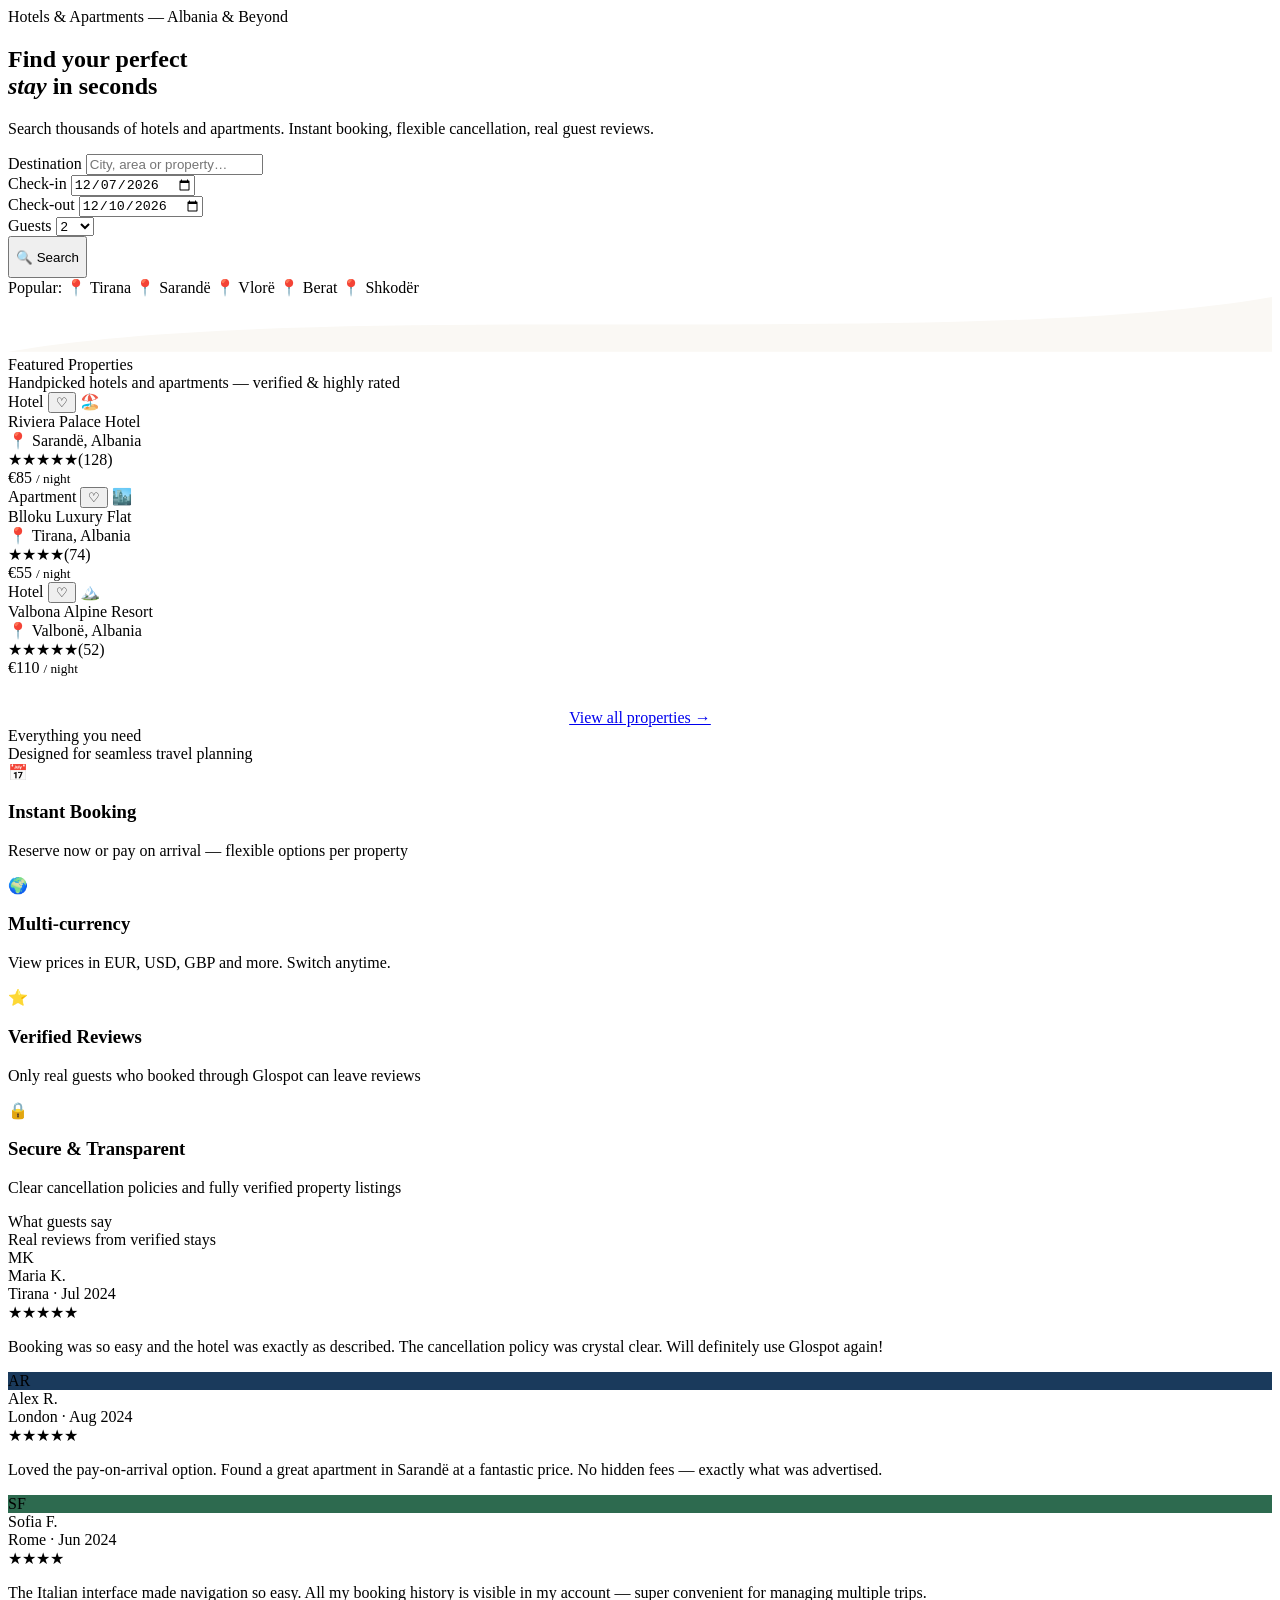
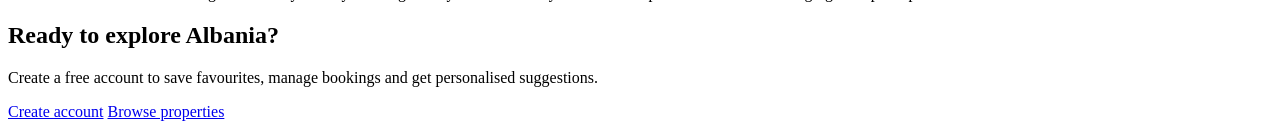
==== index.html @ 093ec352 "Add files via upload" ====
<!DOCTYPE html>
<html lang="en">
<head>
  <meta charset="UTF-8" />
  <meta name="viewport" content="width=device-width, initial-scale=1.0" />
  <title>Glospot — Find Your Perfect Stay</title>
  <link rel="stylesheet" href="css/style.css" />
  <link rel="preconnect" href="https://fonts.googleapis.com" />
  <link rel="preconnect" href="https://fonts.gstatic.com" crossorigin />
  <link rel="stylesheet" href="https://fonts.googleapis.com/css2?family=Playfair+Display:ital,wght@0,400;0,600;1,400&family=DM+Sans:wght@300;400;500&display=swap" />
</head>
<body data-page="Home">

  <div id="nav-placeholder"></div>

  <!-- ── Hero ── -->
  <section class="hero">
    <div class="hero-inner">
      <div class="hero-tag">Hotels &amp; Apartments — Albania &amp; Beyond</div>
      <h1>Find your perfect<br><em>stay</em> in seconds</h1>
      <p class="hero-sub">Search thousands of hotels and apartments. Instant booking, flexible cancellation, real guest reviews.</p>

      <div class="search-card">
        <div class="search-grid">
          <div class="form-group">
            <label>Destination</label>
            <input class="form-control" type="text" id="dest" placeholder="City, area or property…" autocomplete="off" />
          </div>
          <div class="form-group">
            <label>Check-in</label>
            <input class="form-control" type="date" id="checkin" />
          </div>
          <div class="form-group">
            <label>Check-out</label>
            <input class="form-control" type="date" id="checkout" />
          </div>
          <div class="form-group">
            <label>Guests</label>
            <select class="form-control" id="guests">
              <option>1</option><option selected>2</option><option>3</option><option>4+</option>
            </select>
          </div>
          <button class="btn btn-gold" onclick="doSearch()" style="align-self:end;height:42px;">🔍 Search</button>
        </div>
        <div class="sug-row">
          <span class="sug-label">Popular:</span>
          <span class="sug-chip" onclick="setSug('Tirana')">📍 Tirana</span>
          <span class="sug-chip" onclick="setSug('Sarandë')">📍 Sarandë</span>
          <span class="sug-chip" onclick="setSug('Vlorë')">📍 Vlorë</span>
          <span class="sug-chip" onclick="setSug('Berat')">📍 Berat</span>
          <span class="sug-chip" onclick="setSug('Shkodër')">📍 Shkodër</span>
        </div>
      </div>

      <svg class="hero-wave" viewBox="0 0 1200 52" preserveAspectRatio="none" xmlns="http://www.w3.org/2000/svg">
        <path d="M0,52 C300,0 900,52 1200,0 L1200,52 Z" fill="#FAF8F4"/>
      </svg>
    </div>
  </section>

  <!-- ── Featured Properties ── -->
  <section class="section">
    <div class="container">
      <div class="sec-title">Featured Properties</div>
      <div class="sec-sub">Handpicked hotels and apartments — verified &amp; highly rated</div>
      <div class="props-grid">

        <div class="prop-card" onclick="navigate('pages/properties.html')">
          <div class="prop-thumb thumb-beach">
            <span class="prop-type badge badge-navy">Hotel</span>
            <button class="fav-btn" data-fav="p1" onclick="event.stopPropagation();toggleFavourite('p1','Riviera Palace Hotel')">♡</button>
            🏖️
          </div>
          <div class="prop-body">
            <div class="prop-name">Riviera Palace Hotel</div>
            <div class="prop-loc">📍 Sarandë, Albania</div>
            <div class="prop-foot">
              <div><span class="stars">★★★★★</span><span class="rating-count">(128)</span></div>
              <div class="prop-price"><span data-price="85">€85</span> <small>/ night</small></div>
            </div>
          </div>
        </div>

        <div class="prop-card" onclick="navigate('pages/properties.html')">
          <div class="prop-thumb thumb-city">
            <span class="prop-type badge badge-navy">Apartment</span>
            <button class="fav-btn" data-fav="p2" onclick="event.stopPropagation();toggleFavourite('p2','Blloku Luxury Flat')">♡</button>
            🏙️
          </div>
          <div class="prop-body">
            <div class="prop-name">Blloku Luxury Flat</div>
            <div class="prop-loc">📍 Tirana, Albania</div>
            <div class="prop-foot">
              <div><span class="stars">★★★★</span><span class="rating-count">(74)</span></div>
              <div class="prop-price"><span data-price="55">€55</span> <small>/ night</small></div>
            </div>
          </div>
        </div>

        <div class="prop-card" onclick="navigate('pages/properties.html')">
          <div class="prop-thumb thumb-mountain">
            <span class="prop-type badge badge-navy">Hotel</span>
            <button class="fav-btn" data-fav="p3" onclick="event.stopPropagation();toggleFavourite('p3','Valbona Alpine Resort')">♡</button>
            🏔️
          </div>
          <div class="prop-body">
            <div class="prop-name">Valbona Alpine Resort</div>
            <div class="prop-loc">📍 Valbonë, Albania</div>
            <div class="prop-foot">
              <div><span class="stars">★★★★★</span><span class="rating-count">(52)</span></div>
              <div class="prop-price"><span data-price="110">€110</span> <small>/ night</small></div>
            </div>
          </div>
        </div>

      </div>
      <div style="text-align:center;margin-top:32px;">
        <a href="pages/properties.html" class="btn btn-outline">View all properties →</a>
      </div>
    </div>
  </section>

  <!-- ── Features ── -->
  <section class="features-strip">
    <div class="container">
      <div class="strip-title">Everything you need</div>
      <div class="strip-sub">Designed for seamless travel planning</div>
      <div class="feat-grid">
        <div class="feat-box"><div class="feat-icon">📅</div><h3>Instant Booking</h3><p>Reserve now or pay on arrival — flexible options per property</p></div>
        <div class="feat-box"><div class="feat-icon">🌍</div><h3>Multi-currency</h3><p>View prices in EUR, USD, GBP and more. Switch anytime.</p></div>
        <div class="feat-box"><div class="feat-icon">⭐</div><h3>Verified Reviews</h3><p>Only real guests who booked through Glospot can leave reviews</p></div>
        <div class="feat-box"><div class="feat-icon">🔒</div><h3>Secure &amp; Transparent</h3><p>Clear cancellation policies and fully verified property listings</p></div>
      </div>
    </div>
  </section>

  <!-- ── Reviews ── -->
  <section class="section" style="background:var(--white);">
    <div class="container">
      <div class="sec-title">What guests say</div>
      <div class="sec-sub">Real reviews from verified stays</div>
      <div class="rev-grid">
        <div class="rev-card">
          <div class="rev-head">
            <div class="rev-avatar" style="background:var(--navy)">MK</div>
            <div><div class="rev-name">Maria K.</div><div class="rev-meta">Tirana · Jul 2024</div></div>
          </div>
          <span class="stars">★★★★★</span>
          <p class="rev-text">Booking was so easy and the hotel was exactly as described. The cancellation policy was crystal clear. Will definitely use Glospot again!</p>
        </div>
        <div class="rev-card">
          <div class="rev-head">
            <div class="rev-avatar" style="background:#1a3a5c">AR</div>
            <div><div class="rev-name">Alex R.</div><div class="rev-meta">London · Aug 2024</div></div>
          </div>
          <span class="stars">★★★★★</span>
          <p class="rev-text">Loved the pay-on-arrival option. Found a great apartment in Sarandë at a fantastic price. No hidden fees — exactly what was advertised.</p>
        </div>
        <div class="rev-card">
          <div class="rev-head">
            <div class="rev-avatar" style="background:#2d6a4f">SF</div>
            <div><div class="rev-name">Sofia F.</div><div class="rev-meta">Rome · Jun 2024</div></div>
          </div>
          <span class="stars">★★★★</span>
          <p class="rev-text">The Italian interface made navigation so easy. All my booking history is visible in my account — super convenient for managing multiple trips.</p>
        </div>
      </div>
    </div>
  </section>

  <!-- ── CTA ── -->
  <div class="cta-banner">
    <div class="cta-inner">
      <div>
        <h2>Ready to explore Albania?</h2>
        <p>Create a free account to save favourites, manage bookings and get personalised suggestions.</p>
      </div>
      <div class="cta-buttons">
        <a href="pages/account.html" class="btn btn-navy">Create account</a>
        <a href="pages/properties.html" class="btn btn-outline">Browse properties</a>
      </div>
    </div>
  </div>

  <div id="footer-placeholder"></div>

  <script src="js/main.js"></script>
  <script>
    /* Default check-in / check-out dates */
    (function() {
      var today    = new Date();
      var checkin  = new Date(); checkin.setDate(today.getDate() + 1);
      var checkout = new Date(); checkout.setDate(today.getDate() + 4);
      var fmt = function(d) { return d.toISOString().split('T')[0]; };
      var ci = document.getElementById('checkin');
      var co = document.getElementById('checkout');
      if (ci) { ci.value = fmt(checkin); ci.min = fmt(today); }
      if (co) { co.value = fmt(checkout); co.min = fmt(checkin); }
      if (ci) ci.addEventListener('change', function() {
        if (co && co.value <= ci.value) {
          var next = new Date(ci.value); next.setDate(next.getDate() + 1);
          co.value = next.toISOString().split('T')[0];
        }
        if (co) co.min = ci.value;
      });
    })();

    function setSug(city) {
      var el = document.getElementById('dest');
      if (el) el.value = city;
      el.focus();
    }

    function doSearch() {
      var dest     = (document.getElementById('dest').value || '').trim();
      var checkin  = document.getElementById('checkin').value || '';
      var checkout = document.getElementById('checkout').value || '';
      var guests   = document.getElementById('guests').value || '2';
      if (!dest) { showToast('Please enter a destination', 'error'); return; }
      var params = new URLSearchParams({ q: dest, checkin: checkin, checkout: checkout, guests: guests });
      window.location.href = 'pages/properties.html?' + params.toString();
    }

    function navigate(url) { window.location.href = url; }

    document.addEventListener('DOMContentLoaded', function() {
      var destEl = document.getElementById('dest');
      if (destEl) destEl.addEventListener('keydown', function(e) { if (e.key === 'Enter') doSearch(); });
    });
  </script>
</body>
</html>
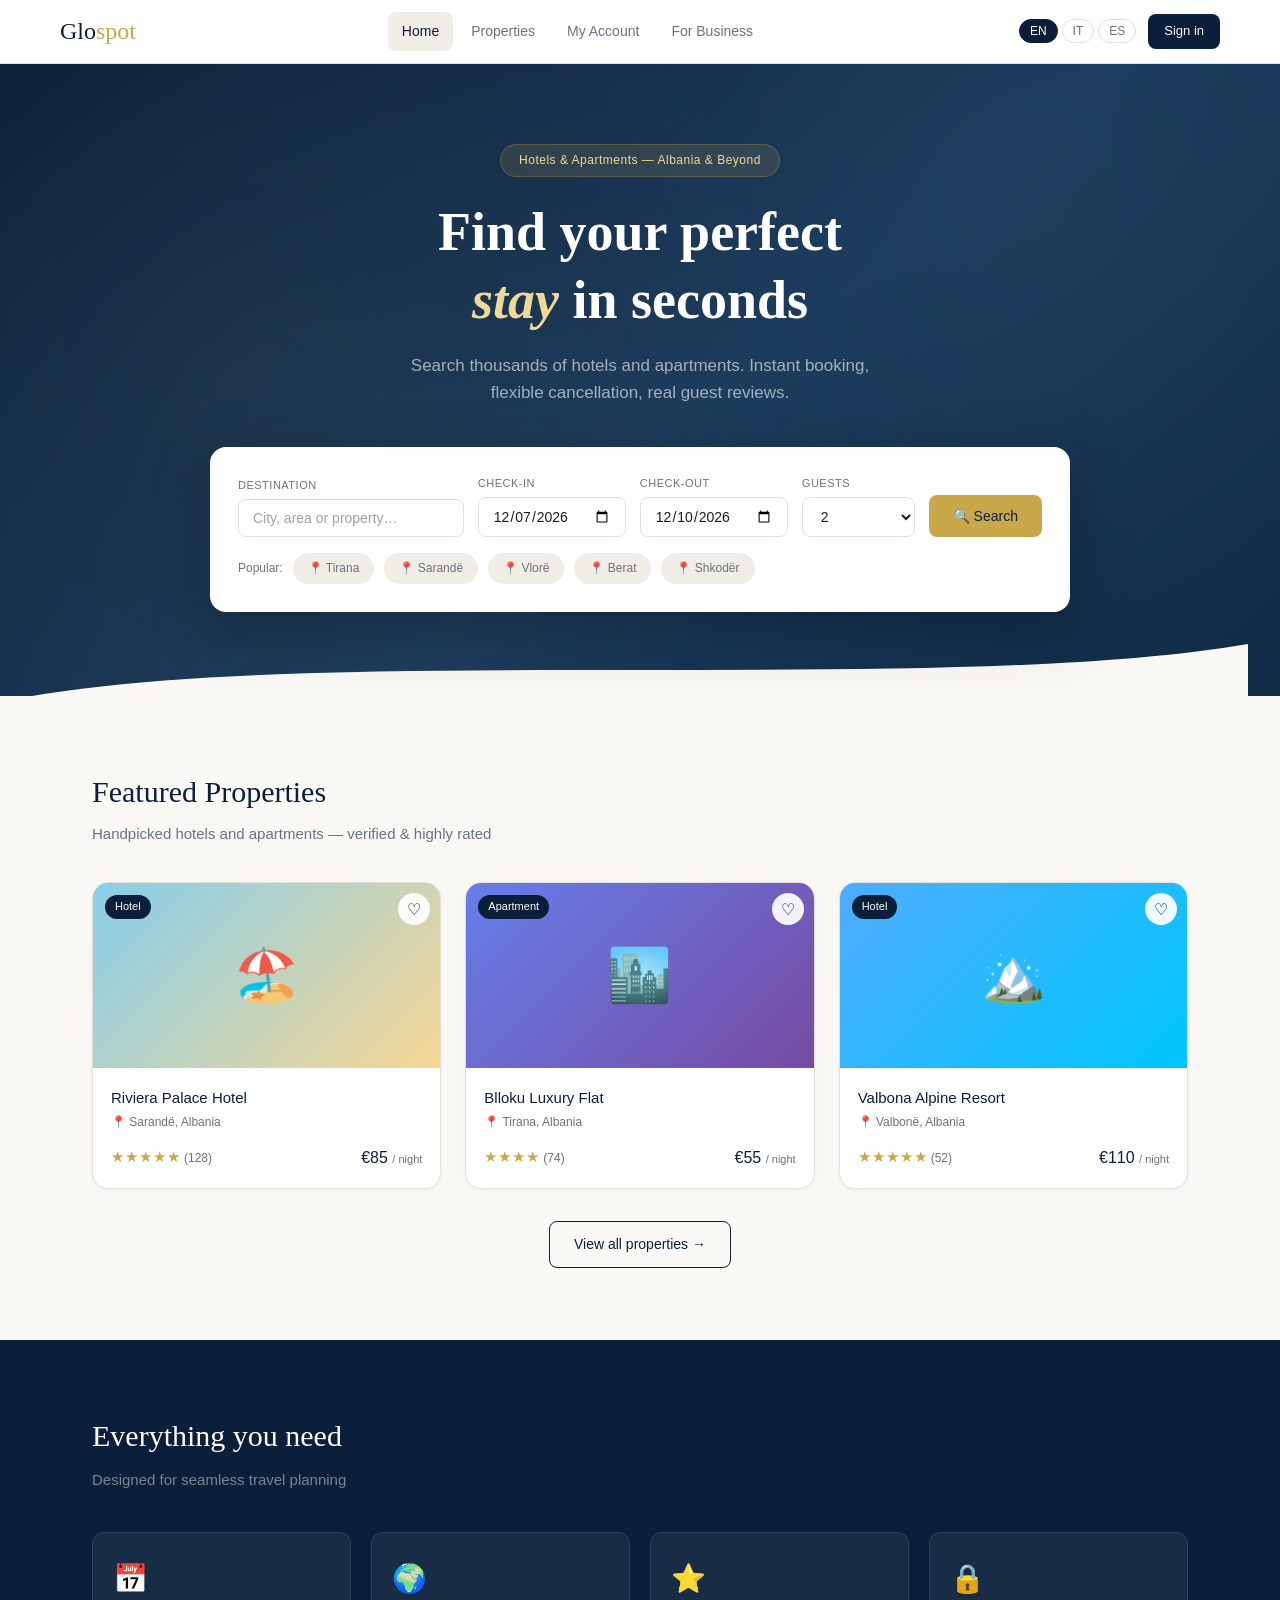
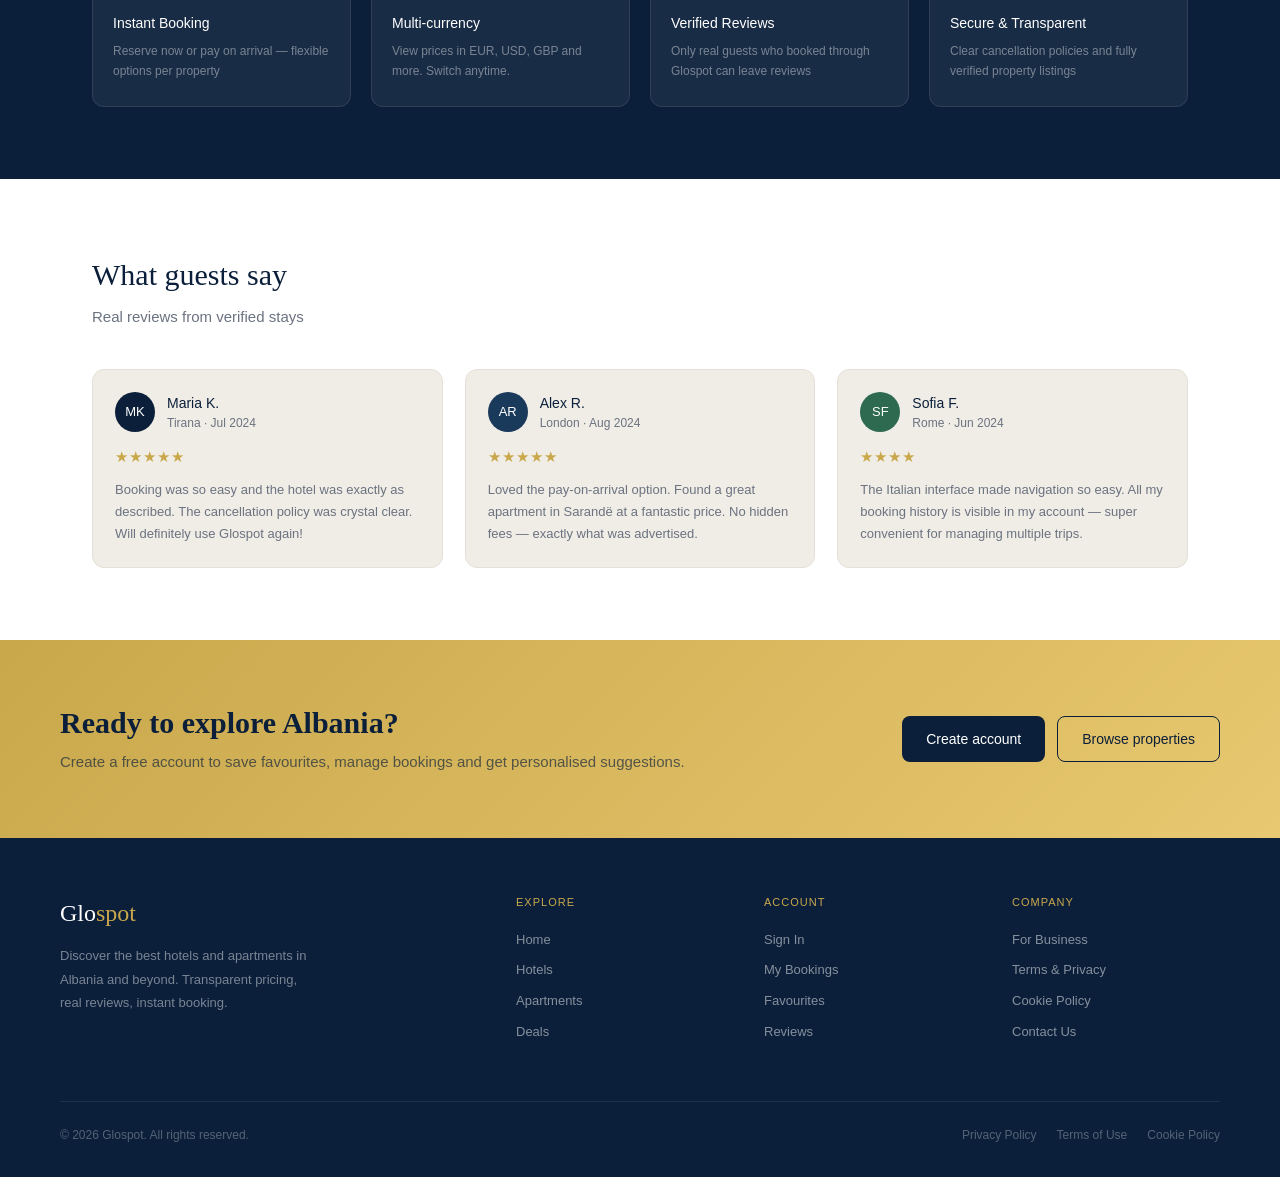
==== commit c2017def: "Add files via upload" ====
--- a/index.html
+++ b/index.html
@@ -4,7 +4,7 @@
   <meta charset="UTF-8" />
   <meta name="viewport" content="width=device-width, initial-scale=1.0" />
   <title>Glospot — Find Your Perfect Stay</title>
-  <link rel="stylesheet" href="css/style.css" />
+  <link rel="stylesheet" href="style.css" />
   <link rel="preconnect" href="https://fonts.googleapis.com" />
   <link rel="preconnect" href="https://fonts.gstatic.com" crossorigin />
   <link rel="stylesheet" href="https://fonts.googleapis.com/css2?family=Playfair+Display:ital,wght@0,400;0,600;1,400&family=DM+Sans:wght@300;400;500&display=swap" />
@@ -65,7 +65,7 @@
       <div class="sec-sub">Handpicked hotels and apartments — verified &amp; highly rated</div>
       <div class="props-grid">
 
-        <div class="prop-card" onclick="navigate('pages/properties.html')">
+        <div class="prop-card" onclick="navigate('properties.html')">
           <div class="prop-thumb thumb-beach">
             <span class="prop-type badge badge-navy">Hotel</span>
             <button class="fav-btn" data-fav="p1" onclick="event.stopPropagation();toggleFavourite('p1','Riviera Palace Hotel')">♡</button>
@@ -81,7 +81,7 @@
           </div>
         </div>
 
-        <div class="prop-card" onclick="navigate('pages/properties.html')">
+        <div class="prop-card" onclick="navigate('properties.html')">
           <div class="prop-thumb thumb-city">
             <span class="prop-type badge badge-navy">Apartment</span>
             <button class="fav-btn" data-fav="p2" onclick="event.stopPropagation();toggleFavourite('p2','Blloku Luxury Flat')">♡</button>
@@ -97,7 +97,7 @@
           </div>
         </div>
 
-        <div class="prop-card" onclick="navigate('pages/properties.html')">
+        <div class="prop-card" onclick="navigate('properties.html')">
           <div class="prop-thumb thumb-mountain">
             <span class="prop-type badge badge-navy">Hotel</span>
             <button class="fav-btn" data-fav="p3" onclick="event.stopPropagation();toggleFavourite('p3','Valbona Alpine Resort')">♡</button>
@@ -115,7 +115,7 @@
 
       </div>
       <div style="text-align:center;margin-top:32px;">
-        <a href="pages/properties.html" class="btn btn-outline">View all properties →</a>
+        <a href="properties.html" class="btn btn-outline">View all properties →</a>
       </div>
     </div>
   </section>
@@ -176,15 +176,15 @@
         <p>Create a free account to save favourites, manage bookings and get personalised suggestions.</p>
       </div>
       <div class="cta-buttons">
-        <a href="pages/account.html" class="btn btn-navy">Create account</a>
-        <a href="pages/properties.html" class="btn btn-outline">Browse properties</a>
+        <a href="account.html" class="btn btn-navy">Create account</a>
+        <a href="properties.html" class="btn btn-outline">Browse properties</a>
       </div>
     </div>
   </div>
 
   <div id="footer-placeholder"></div>
 
-  <script src="js/main.js"></script>
+  <script src="main.js"></script>
   <script>
     /* Default check-in / check-out dates */
     (function() {
@@ -218,7 +218,7 @@
       var guests   = document.getElementById('guests').value || '2';
       if (!dest) { showToast('Please enter a destination', 'error'); return; }
       var params = new URLSearchParams({ q: dest, checkin: checkin, checkout: checkout, guests: guests });
-      window.location.href = 'pages/properties.html?' + params.toString();
+      window.location.href = 'properties.html?' + params.toString();
     }
 
     function navigate(url) { window.location.href = url; }
--- a/style.css
+++ b/style.css
@@ -0,0 +1,638 @@
+/* ============================================================
+   GLOSPOT — Master Stylesheet
+   ============================================================ */
+
+@import url('https://fonts.googleapis.com/css2?family=Playfair+Display:ital,wght@0,400;0,600;1,400&family=DM+Sans:wght@300;400;500&display=swap');
+
+/* ── Variables ── */
+:root {
+  --gold:        #C9A84C;
+  --gold-light:  #F0D898;
+  --gold-pale:   #FBF3DC;
+  --navy:        #0B1F3A;
+  --navy-mid:    #1a3a5c;
+  --cream:       #FAF8F4;
+  --cream-dark:  #F0EDE6;
+  --white:       #FFFFFF;
+  --text:        #1A1A2E;
+  --muted:       #6B7280;
+  --text-light:  #9CA3AF;
+  --border:      #E5E1D8;
+  --success:     #16A34A;
+  --danger:      #DC2626;
+  --radius-sm:   8px;
+  --radius-md:   12px;
+  --radius-lg:   16px;
+  --shadow-sm:   0 1px 4px rgba(0,0,0,0.06);
+  --shadow-md:   0 4px 20px rgba(0,0,0,0.10);
+  --shadow-lg:   0 8px 40px rgba(0,0,0,0.15);
+  --font-display:'Playfair Display', Georgia, serif;
+  --font-body:   'DM Sans', sans-serif;
+  --transition:  0.2s ease;
+}
+
+/* ── Reset ── */
+*, *::before, *::after { box-sizing: border-box; margin: 0; padding: 0; }
+html { scroll-behavior: smooth; }
+body {
+  font-family: var(--font-body);
+  background: var(--cream);
+  color: var(--text);
+  font-size: 15px;
+  line-height: 1.6;
+  -webkit-font-smoothing: antialiased;
+}
+img { display: block; max-width: 100%; }
+a { text-decoration: none; color: inherit; }
+ul { list-style: none; }
+button { cursor: pointer; font-family: var(--font-body); }
+input, select, textarea { font-family: var(--font-body); }
+
+/* ── Typography ── */
+h1, h2, h3 { font-family: var(--font-display); color: var(--navy); line-height: 1.25; }
+
+/* ── Layout ── */
+.container { max-width: 1160px; margin: 0 auto; padding: 0 32px; }
+.section { padding: 72px 0; }
+
+/* ── Buttons ── */
+.btn {
+  display: inline-flex; align-items: center; gap: 8px;
+  padding: 11px 24px; border-radius: var(--radius-sm);
+  font-size: 14px; font-weight: 500; border: none;
+  transition: all var(--transition); cursor: pointer;
+}
+.btn-navy   { background: var(--navy); color: var(--white); }
+.btn-navy:hover   { background: var(--navy-mid); transform: translateY(-1px); }
+.btn-gold   { background: var(--gold); color: var(--navy); }
+.btn-gold:hover   { background: var(--gold-light); transform: translateY(-1px); }
+.btn-outline { background: transparent; color: var(--navy); border: 1.5px solid var(--navy); }
+.btn-outline:hover { background: var(--navy); color: var(--white); }
+.btn-outline-white { background: transparent; color: var(--white); border: 1.5px solid rgba(255,255,255,0.45); }
+.btn-outline-white:hover { border-color: var(--white); background: rgba(255,255,255,0.1); }
+.btn-ghost  { background: transparent; color: var(--muted); border: 1px solid var(--border); }
+.btn-ghost:hover  { border-color: var(--navy); color: var(--navy); }
+.btn-sm { padding: 7px 16px; font-size: 13px; }
+.btn-lg { padding: 14px 32px; font-size: 16px; }
+
+/* ── Forms ── */
+.form-group { display: flex; flex-direction: column; gap: 5px; }
+.form-group label {
+  font-size: 11px; font-weight: 500; text-transform: uppercase;
+  letter-spacing: 0.5px; color: var(--muted);
+}
+.form-control {
+  width: 100%; padding: 10px 14px;
+  border: 1.5px solid var(--border); border-radius: var(--radius-sm);
+  font-size: 14px; color: var(--text); background: var(--white);
+  outline: none; transition: border-color var(--transition);
+}
+.form-control:focus { border-color: var(--navy); }
+.form-control::placeholder { color: var(--text-light); }
+
+/* ── Badges ── */
+.badge {
+  display: inline-flex; align-items: center;
+  padding: 3px 10px; border-radius: 20px;
+  font-size: 11px; font-weight: 500;
+}
+.badge-gold  { background: var(--gold-pale); color: #8a6318; }
+.badge-navy  { background: var(--navy); color: var(--white); }
+.badge-green { background: #DCFCE7; color: #15803D; }
+.badge-red   { background: #FEE2E2; color: var(--danger); }
+.badge-gray  { background: var(--cream-dark); color: var(--muted); }
+
+/* ── Stars ── */
+.stars { color: var(--gold); letter-spacing: 1px; }
+.rating-count { font-size: 12px; color: var(--muted); margin-left: 3px; }
+
+/* ── Toast ── */
+.toast {
+  position: fixed; bottom: 24px; right: 24px; z-index: 9999;
+  background: var(--navy); color: var(--white);
+  padding: 14px 20px; border-radius: var(--radius-sm);
+  font-size: 14px; box-shadow: var(--shadow-lg);
+  display: flex; align-items: center; gap: 10px;
+  transform: translateY(80px); opacity: 0;
+  transition: all 0.35s cubic-bezier(0.34,1.56,0.64,1);
+  max-width: 340px;
+}
+.toast.show { transform: translateY(0); opacity: 1; }
+.toast.success { border-left: 4px solid var(--success); }
+.toast.error   { border-left: 4px solid var(--danger); }
+
+/* ── Fav button ── */
+.fav-btn {
+  position: absolute; top: 10px; right: 10px;
+  width: 32px; height: 32px;
+  background: rgba(255,255,255,0.92); border: none; border-radius: 50%;
+  font-size: 16px; cursor: pointer;
+  display: flex; align-items: center; justify-content: center;
+  transition: transform var(--transition);
+}
+.fav-btn:hover { transform: scale(1.15); }
+.fav-btn.saved { color: var(--gold); }
+
+/* ─────────────────────────────────────────
+   NAVIGATION
+───────────────────────────────────────── */
+.nav {
+  position: sticky; top: 0; z-index: 500;
+  background: var(--white); border-bottom: 1px solid var(--border);
+  height: 64px; display: flex; align-items: center; padding: 0 32px;
+}
+.nav-inner {
+  max-width: 1160px; margin: 0 auto; width: 100%;
+  display: flex; align-items: center; justify-content: space-between;
+}
+.nav-logo { font-family: var(--font-display); font-size: 24px; color: var(--navy); }
+.nav-logo span { color: var(--gold); }
+.nav-links { display: flex; align-items: center; gap: 4px; }
+.nav-links a {
+  padding: 8px 14px; border-radius: var(--radius-sm);
+  font-size: 14px; color: var(--muted); transition: all var(--transition);
+}
+.nav-links a:hover, .nav-links a.active { color: var(--navy); background: var(--cream-dark); }
+.nav-right { display: flex; align-items: center; gap: 12px; }
+.lang-switcher { display: flex; gap: 4px; }
+.lang-switcher button {
+  font-size: 12px; padding: 4px 10px; border-radius: 20px;
+  border: 1px solid var(--border); background: transparent; color: var(--muted);
+  transition: all var(--transition);
+}
+.lang-switcher button:hover,
+.lang-switcher button.active { background: var(--navy); color: var(--white); border-color: var(--navy); }
+.nav-mobile-btn {
+  display: none; background: none; border: none;
+  flex-direction: column; gap: 5px; padding: 4px;
+}
+.nav-mobile-btn span { display: block; width: 22px; height: 2px; background: var(--navy); border-radius: 2px; }
+
+/* ─────────────────────────────────────────
+   FOOTER
+───────────────────────────────────────── */
+.footer { background: var(--navy); padding: 56px 32px 32px; }
+.footer-inner { max-width: 1160px; margin: 0 auto; }
+.footer-grid {
+  display: grid; grid-template-columns: 2fr 1fr 1fr 1fr;
+  gap: 40px; margin-bottom: 48px;
+}
+.footer-logo { font-family: var(--font-display); font-size: 24px; color: var(--white); display: block; margin-bottom: 12px; }
+.footer-logo span { color: var(--gold); }
+.footer-desc { font-size: 13px; color: rgba(255,255,255,0.45); line-height: 1.8; max-width: 260px; }
+.footer-col h4 {
+  font-size: 11px; font-weight: 500; text-transform: uppercase;
+  letter-spacing: 1px; color: var(--gold); margin-bottom: 18px;
+  font-family: var(--font-body);
+}
+.footer-col a { display: block; font-size: 13px; color: rgba(255,255,255,0.5); margin-bottom: 10px; transition: color var(--transition); }
+.footer-col a:hover { color: var(--white); }
+.footer-bottom {
+  border-top: 1px solid rgba(255,255,255,0.08); padding-top: 24px;
+  display: flex; align-items: center; justify-content: space-between; flex-wrap: wrap; gap: 12px;
+}
+.footer-copy { font-size: 12px; color: rgba(255,255,255,0.3); }
+.footer-legal { display: flex; gap: 20px; }
+.footer-legal a { font-size: 12px; color: rgba(255,255,255,0.3); transition: color var(--transition); }
+.footer-legal a:hover { color: rgba(255,255,255,0.6); }
+
+/* ─────────────────────────────────────────
+   HOME PAGE
+───────────────────────────────────────── */
+.hero {
+  background: linear-gradient(140deg, var(--navy) 0%, #1a3a5c 55%, #0f2a45 100%);
+  padding: 80px 32px 0; text-align: center; position: relative; overflow: hidden;
+}
+.hero::before {
+  content: ''; position: absolute; inset: 0; pointer-events: none;
+  background-image: radial-gradient(circle at 20% 50%, rgba(201,168,76,0.06) 0%, transparent 50%),
+                    radial-gradient(circle at 80% 20%, rgba(255,255,255,0.03) 0%, transparent 40%);
+}
+.hero-inner { position: relative; z-index: 2; }
+.hero-tag {
+  display: inline-block; background: rgba(201,168,76,0.15); color: var(--gold-light);
+  border: 1px solid rgba(201,168,76,0.25); padding: 6px 18px; border-radius: 20px;
+  font-size: 12px; font-weight: 500; letter-spacing: 0.5px; margin-bottom: 22px;
+}
+.hero h1 { font-size: 54px; color: var(--white); margin-bottom: 18px; }
+.hero h1 em { color: var(--gold-light); font-style: italic; }
+.hero-sub { font-size: 17px; color: rgba(255,255,255,0.6); font-weight: 300; max-width: 480px; margin: 0 auto 40px; }
+.hero-wave { display: block; width: 100%; height: 52px; margin-top: 32px; }
+
+/* Search card */
+.search-card {
+  background: var(--white); border-radius: var(--radius-lg); padding: 28px;
+  max-width: 860px; margin: 0 auto;
+  box-shadow: 0 16px 60px rgba(0,0,0,0.25);
+  position: relative; z-index: 3; text-align: left;
+}
+.search-grid {
+  display: grid; grid-template-columns: 1.6fr 1fr 1fr 0.8fr auto;
+  gap: 14px; align-items: end;
+}
+.search-grid .btn-gold { height: 42px; white-space: nowrap; }
+.sug-row { display: flex; align-items: center; gap: 10px; margin-top: 16px; flex-wrap: wrap; }
+.sug-label { font-size: 12px; color: var(--muted); }
+.sug-chip {
+  font-size: 12px; padding: 5px 14px; border-radius: 20px;
+  background: var(--cream-dark); color: var(--muted);
+  border: 1px solid transparent; cursor: pointer; transition: all var(--transition);
+}
+.sug-chip:hover { border-color: var(--gold); color: var(--navy); background: var(--gold-pale); }
+
+/* Property cards */
+.props-grid { display: grid; grid-template-columns: repeat(3, 1fr); gap: 24px; }
+.prop-card {
+  background: var(--white); border-radius: var(--radius-lg); overflow: hidden;
+  border: 1px solid var(--border); box-shadow: var(--shadow-sm);
+  cursor: pointer; transition: transform var(--transition), box-shadow var(--transition);
+}
+.prop-card:hover { transform: translateY(-4px); box-shadow: var(--shadow-md); }
+.prop-thumb {
+  height: 185px; display: flex; align-items: center;
+  justify-content: center; font-size: 52px; position: relative;
+}
+.thumb-beach    { background: linear-gradient(135deg,#87CEEB,#f7d794); }
+.thumb-city     { background: linear-gradient(135deg,#667eea,#764ba2); }
+.thumb-mountain { background: linear-gradient(135deg,#4facfe,#00c6fb); }
+.thumb-forest   { background: linear-gradient(135deg,#56ab2f,#a8e063); }
+.thumb-coast    { background: linear-gradient(135deg,#f093fb,#f5576c); }
+.thumb-historic { background: linear-gradient(135deg,#f7971e,#ffd200); }
+.prop-type { position: absolute; top: 12px; left: 12px; }
+.prop-body { padding: 18px; }
+.prop-name { font-weight: 500; font-size: 15px; color: var(--navy); margin-bottom: 3px; }
+.prop-loc  { font-size: 12px; color: var(--muted); margin-bottom: 12px; }
+.prop-foot { display: flex; align-items: center; justify-content: space-between; }
+.prop-price { font-weight: 500; font-size: 16px; color: var(--navy); }
+.prop-price small { font-size: 11px; color: var(--muted); font-weight: 400; }
+
+/* Features strip */
+.features-strip { background: var(--navy); padding: 72px 32px; }
+.feat-grid { display: grid; grid-template-columns: repeat(4,1fr); gap: 20px; margin-top: 40px; }
+.feat-box {
+  background: rgba(255,255,255,0.06); border: 1px solid rgba(255,255,255,0.09);
+  border-radius: var(--radius-md); padding: 24px 20px; transition: background var(--transition);
+}
+.feat-box:hover { background: rgba(255,255,255,0.1); }
+.feat-icon { font-size: 28px; margin-bottom: 14px; }
+.feat-box h3 { font-family: var(--font-body); font-size: 14px; color: var(--white); margin-bottom: 8px; font-weight: 500; }
+.feat-box p  { font-size: 12px; color: rgba(255,255,255,0.42); line-height: 1.7; }
+.strip-title { font-family: var(--font-display); font-size: 30px; color: var(--white); margin-bottom: 8px; }
+.strip-sub   { font-size: 15px; color: rgba(255,255,255,0.45); }
+
+/* Reviews */
+.rev-grid { display: grid; grid-template-columns: repeat(3,1fr); gap: 22px; margin-top: 40px; }
+.rev-card { background: var(--cream-dark); border-radius: var(--radius-md); padding: 22px; border: 1px solid var(--border); }
+.rev-head { display: flex; align-items: center; gap: 12px; margin-bottom: 12px; }
+.rev-avatar {
+  width: 40px; height: 40px; border-radius: 50%;
+  display: flex; align-items: center; justify-content: center;
+  font-size: 13px; font-weight: 500; color: var(--white); flex-shrink: 0;
+}
+.rev-name { font-size: 14px; font-weight: 500; color: var(--navy); }
+.rev-meta { font-size: 12px; color: var(--muted); }
+.rev-text { font-size: 13px; color: var(--muted); line-height: 1.7; margin-top: 10px; }
+
+/* CTA Banner */
+.cta-banner { background: linear-gradient(135deg, var(--gold) 0%, #e8c870 100%); padding: 64px 32px; }
+.cta-inner { max-width: 1160px; margin: 0 auto; display: flex; align-items: center; justify-content: space-between; gap: 32px; flex-wrap: wrap; }
+.cta-banner h2 { font-size: 30px; color: var(--navy); margin-bottom: 8px; }
+.cta-banner p  { font-size: 15px; color: rgba(11,31,58,0.65); }
+.cta-buttons { display: flex; gap: 12px; flex-wrap: wrap; }
+
+/* Section helpers */
+.sec-title { font-family: var(--font-display); font-size: 30px; color: var(--navy); margin-bottom: 6px; }
+.sec-sub   { font-size: 15px; color: var(--muted); margin-bottom: 36px; }
+
+/* ─────────────────────────────────────────
+   PROPERTIES PAGE
+───────────────────────────────────────── */
+.page-hero { background: linear-gradient(135deg, var(--navy) 0%, #1a3a5c 100%); padding: 48px 32px 40px; }
+.page-hero h1 { font-family: var(--font-display); font-size: 36px; color: var(--white); margin-bottom: 6px; }
+.page-hero p  { color: rgba(255,255,255,0.55); font-size: 15px; margin-bottom: 24px; }
+.mini-search {
+  display: flex; gap: 12px; align-items: center;
+  background: rgba(255,255,255,0.08); border: 1px solid rgba(255,255,255,0.14);
+  border-radius: var(--radius-md); padding: 14px 16px; flex-wrap: wrap;
+}
+.mini-search .form-control { background: rgba(255,255,255,0.95); flex: 1; min-width: 120px; }
+
+.props-layout {
+  display: grid; grid-template-columns: 260px 1fr;
+  gap: 28px; padding: 36px 32px 60px;
+  max-width: 1200px; margin: 0 auto; align-items: start;
+}
+.filters-panel { position: sticky; top: 76px; }
+.filter-card {
+  background: var(--white); border-radius: var(--radius-md);
+  border: 1px solid var(--border); padding: 20px; margin-bottom: 14px;
+}
+.filter-title {
+  font-size: 11px; font-weight: 500; color: var(--navy);
+  margin-bottom: 14px; text-transform: uppercase; letter-spacing: 0.5px;
+}
+.filter-group label {
+  display: flex; align-items: center; gap: 10px;
+  font-size: 14px; color: var(--text); cursor: pointer; padding: 4px 0;
+}
+.filter-group input[type="checkbox"] { accent-color: var(--navy); width: 15px; height: 15px; flex-shrink: 0; }
+input[type="range"] { width: 100%; accent-color: var(--navy); }
+.price-labels { display: flex; justify-content: space-between; font-size: 12px; color: var(--muted); margin-top: 4px; }
+.star-filter-row { display: flex; gap: 6px; flex-wrap: wrap; }
+.star-btn {
+  padding: 5px 12px; border-radius: 20px; font-size: 12px; font-weight: 500;
+  background: var(--cream-dark); color: var(--muted);
+  border: 1px solid var(--border); transition: all var(--transition);
+}
+.star-btn:hover, .star-btn.active { background: var(--navy); color: var(--white); border-color: var(--navy); }
+
+.results-header { display: flex; align-items: center; justify-content: space-between; margin-bottom: 18px; flex-wrap: wrap; gap: 10px; }
+.results-count { font-size: 14px; color: var(--muted); }
+.sort-row { display: flex; align-items: center; gap: 10px; font-size: 14px; color: var(--muted); }
+.sort-row select { width: auto; }
+.prop-list { display: flex; flex-direction: column; gap: 18px; }
+
+.prop-row {
+  background: var(--white); border-radius: var(--radius-lg);
+  border: 1px solid var(--border);
+  display: grid; grid-template-columns: 220px 1fr auto;
+  overflow: hidden; box-shadow: var(--shadow-sm);
+  transition: box-shadow var(--transition), transform var(--transition); cursor: pointer;
+}
+.prop-row:hover { box-shadow: var(--shadow-md); transform: translateY(-2px); }
+.prop-row-img {
+  min-height: 165px; display: flex; align-items: center;
+  justify-content: center; font-size: 48px; position: relative;
+}
+.prop-row-body { padding: 20px 24px; display: flex; flex-direction: column; justify-content: space-between; }
+.prop-row-title { font-family: var(--font-display); font-size: 19px; color: var(--navy); margin-bottom: 4px; }
+.prop-row-loc   { font-size: 13px; color: var(--muted); margin-bottom: 12px; }
+.prop-meta-row  { display: flex; gap: 8px; align-items: center; margin-bottom: 10px; }
+.amenities { display: flex; gap: 8px; flex-wrap: wrap; }
+.amenity-tag { font-size: 11px; padding: 3px 10px; border-radius: 20px; background: var(--cream-dark); color: var(--muted); border: 1px solid var(--border); }
+.prop-row-side {
+  padding: 20px; display: flex; flex-direction: column;
+  align-items: flex-end; justify-content: space-between;
+  border-left: 1px solid var(--border); min-width: 155px;
+}
+.price-big { font-family: var(--font-display); font-size: 26px; color: var(--navy); text-align: right; }
+.price-big small { font-size: 12px; color: var(--muted); font-family: var(--font-body); display: block; }
+.pay-later-badge { font-size: 11px; color: var(--success); background: #DCFCE7; padding: 3px 10px; border-radius: 20px; margin-top: 6px; white-space: nowrap; }
+.no-results { text-align: center; padding: 60px 20px; color: var(--muted); }
+.no-results p { font-size: 16px; margin-top: 8px; }
+
+/* Modal */
+.modal-overlay {
+  display: none; position: fixed; inset: 0;
+  background: rgba(0,0,0,0.45); z-index: 600;
+  align-items: center; justify-content: center;
+}
+.modal-overlay.open { display: flex; }
+.modal {
+  background: var(--white); border-radius: var(--radius-lg);
+  padding: 32px; max-width: 460px; width: 90%; box-shadow: var(--shadow-lg);
+}
+.modal h2 { font-family: var(--font-display); font-size: 22px; color: var(--navy); margin-bottom: 20px; }
+.modal-grid { display: grid; grid-template-columns: 1fr 1fr; gap: 14px; margin-bottom: 16px; }
+.modal-footer { display: flex; gap: 12px; margin-top: 20px; }
+.pay-opt {
+  flex: 1; padding: 12px; border: 2px solid var(--border);
+  border-radius: var(--radius-sm); cursor: pointer; font-size: 13px;
+  text-align: center; transition: all var(--transition);
+  background: var(--white); font-family: var(--font-body);
+}
+.pay-opt:hover { border-color: var(--navy); }
+.pay-opt.selected { border-color: var(--navy); background: rgba(11,31,58,0.04); font-weight: 500; }
+.policy-note { background: var(--cream-dark); border-radius: var(--radius-sm); padding: 14px; font-size: 13px; color: var(--muted); }
+
+/* ─────────────────────────────────────────
+   ACCOUNT PAGE
+───────────────────────────────────────── */
+.account-layout {
+  display: grid; grid-template-columns: 240px 1fr;
+  gap: 32px; max-width: 1100px; margin: 40px auto; padding: 0 32px; align-items: start;
+}
+.sidebar {
+  background: var(--white); border-radius: var(--radius-lg); border: 1px solid var(--border);
+  padding: 24px; position: sticky; top: 80px;
+}
+.user-info { text-align: center; padding-bottom: 20px; border-bottom: 1px solid var(--border); margin-bottom: 20px; }
+.avatar {
+  width: 64px; height: 64px; border-radius: 50%; background: var(--navy);
+  display: flex; align-items: center; justify-content: center;
+  font-size: 22px; color: var(--gold); font-weight: 500; margin: 0 auto 12px;
+}
+.user-name  { font-weight: 500; font-size: 15px; color: var(--navy); }
+.user-email { font-size: 13px; color: var(--muted); margin-top: 2px; }
+.sidebar-nav a {
+  display: flex; align-items: center; gap: 10px;
+  padding: 10px 12px; border-radius: var(--radius-sm);
+  font-size: 14px; color: var(--muted); cursor: pointer; margin-bottom: 4px;
+  transition: all var(--transition); text-decoration: none;
+}
+.sidebar-nav a:hover, .sidebar-nav a.active { background: var(--cream-dark); color: var(--navy); font-weight: 500; }
+.sidebar-nav a.danger { color: var(--danger); }
+.sidebar-nav a.danger:hover { background: #FEE2E2; color: var(--danger); font-weight: 400; }
+
+.panel { display: none; }
+.panel.active { display: block; }
+.panel-title { font-family: var(--font-display); font-size: 26px; color: var(--navy); margin-bottom: 6px; }
+.panel-sub   { font-size: 14px; color: var(--muted); margin-bottom: 28px; }
+
+.booking-card {
+  background: var(--white); border-radius: var(--radius-md); border: 1px solid var(--border);
+  padding: 20px; margin-bottom: 16px; display: grid; grid-template-columns: 1fr auto; gap: 16px;
+}
+.booking-prop  { font-weight: 500; font-size: 15px; color: var(--navy); margin-bottom: 4px; }
+.booking-dates { font-size: 13px; color: var(--muted); margin-bottom: 8px; }
+.booking-price { font-family: var(--font-display); font-size: 22px; color: var(--navy); text-align: right; }
+.booking-actions { display: flex; gap: 8px; margin-top: 12px; flex-wrap: wrap; }
+
+.settings-grid { display: grid; grid-template-columns: 1fr 1fr; gap: 20px; }
+.setting-card { background: var(--white); border-radius: var(--radius-md); border: 1px solid var(--border); padding: 20px; }
+.setting-card h3 { font-family: var(--font-body); font-size: 14px; font-weight: 500; color: var(--navy); margin-bottom: 14px; }
+
+/* Toggle switch */
+.toggle { position: relative; width: 40px; height: 22px; flex-shrink: 0; }
+.toggle input { opacity: 0; width: 0; height: 0; position: absolute; }
+.toggle-slider { position: absolute; inset: 0; background: #ccc; border-radius: 22px; cursor: pointer; transition: 0.2s; }
+.toggle input:checked + .toggle-slider { background: var(--navy); }
+.toggle-slider::before { content:''; position:absolute; width:16px; height:16px; left:3px; bottom:3px; background:white; border-radius:50%; transition:0.2s; }
+.toggle input:checked + .toggle-slider::before { transform: translateX(18px); }
+
+.notif-row {
+  display: flex; align-items: center; justify-content: space-between;
+  padding: 8px 0; border-bottom: 1px solid var(--border); font-size: 14px; color: var(--text);
+}
+.notif-row:last-child { border-bottom: none; }
+
+/* Review form */
+.review-form { background: var(--white); border-radius: var(--radius-md); border: 1px solid var(--border); padding: 24px; margin-bottom: 16px; }
+.star-selector { display: flex; gap: 6px; font-size: 30px; cursor: pointer; margin-bottom: 16px; }
+.star-selector span { color: #ddd; transition: color 0.1s; user-select: none; }
+.star-selector span.lit { color: var(--gold); }
+
+/* Login box */
+.login-box {
+  max-width: 420px; margin: 64px auto; background: var(--white);
+  border-radius: var(--radius-lg); border: 1px solid var(--border);
+  padding: 40px; box-shadow: var(--shadow-md);
+}
+.login-box h2 { font-family: var(--font-display); font-size: 26px; color: var(--navy); margin-bottom: 8px; }
+.login-box > p { font-size: 14px; color: var(--muted); margin-bottom: 24px; }
+.or-divider { text-align: center; color: var(--muted); font-size: 13px; margin: 16px 0; position: relative; }
+.or-divider::before, .or-divider::after { content:''; position:absolute; top:50%; width:44%; height:1px; background:var(--border); }
+.or-divider::before { left:0; } .or-divider::after { right:0; }
+
+.fav-item { background: var(--white); border-radius: var(--radius-md); border: 1px solid var(--border); padding: 16px; display: flex; gap: 12px; align-items: center; }
+
+/* Notification item */
+.notif-card {
+  background: var(--white); border-radius: var(--radius-md); border: 1px solid var(--border);
+  padding: 20px; margin-bottom: 14px; display: flex; gap: 14px; align-items: flex-start;
+}
+.notif-card.unread { border-left: 3px solid var(--gold); }
+
+/* ─────────────────────────────────────────
+   BUSINESS PAGE
+───────────────────────────────────────── */
+.biz-hero {
+  background: linear-gradient(135deg, var(--navy) 0%, #1a3a5c 100%);
+  padding: 80px 32px; text-align: center; position: relative; overflow: hidden;
+}
+.biz-hero::before {
+  content:''; position:absolute; inset:0; pointer-events:none;
+  background-image: url("data:image/svg+xml,%3Csvg width='60' height='60' viewBox='0 0 60 60' xmlns='http://www.w3.org/2000/svg'%3E%3Cg fill='%23ffffff' fill-opacity='0.02'%3E%3Cpath d='M36 34v-4h-2v4h-4v2h4v4h2v-4h4v-2h-4zm0-30V0h-2v4h-4v2h4v4h2V6h4V4h-4zM6 34v-4H4v4H0v2h4v4h2v-4h4v-2H6zM6 4V0H4v4H0v2h4v4h2V6h4V4H6z'/%3E%3C/g%3E%3C/svg%3E");
+}
+.biz-hero-inner { position: relative; z-index: 1; }
+.biz-eyebrow {
+  display: inline-block; background: rgba(201,168,76,0.15); color: var(--gold-light);
+  font-size: 12px; padding: 5px 16px; border-radius: 20px;
+  border: 1px solid rgba(201,168,76,0.25); margin-bottom: 20px;
+}
+.biz-hero h1 { font-family: var(--font-display); font-size: 44px; color: var(--white); margin-bottom: 14px; line-height: 1.2; }
+.biz-hero h1 em { color: var(--gold-light); font-style: normal; }
+.biz-hero p  { font-size: 17px; color: rgba(255,255,255,0.58); max-width: 520px; margin: 0 auto 36px; font-weight: 300; }
+.biz-hero-btns { display: flex; gap: 14px; justify-content: center; flex-wrap: wrap; }
+
+.stats-strip { background: var(--gold); padding: 32px; }
+.stats-grid { display: grid; grid-template-columns: repeat(3,1fr); gap: 24px; text-align: center; max-width: 1160px; margin: 0 auto; }
+.stat-item h3 { font-family: var(--font-display); font-size: 36px; color: var(--navy); margin-bottom: 4px; }
+.stat-item p  { font-size: 13px; color: rgba(11,31,58,0.7); font-weight: 500; }
+
+.how-grid { display: grid; grid-template-columns: repeat(3,1fr); gap: 24px; margin-top: 36px; }
+.how-card {
+  background: var(--white); border-radius: var(--radius-lg); border: 1px solid var(--border);
+  padding: 32px 24px; text-align: center; transition: box-shadow var(--transition), transform var(--transition);
+}
+.how-card:hover { box-shadow: var(--shadow-md); transform: translateY(-3px); }
+.how-num {
+  width: 48px; height: 48px; border-radius: 50%; background: var(--navy); color: var(--gold);
+  font-family: var(--font-display); font-size: 20px;
+  display: flex; align-items: center; justify-content: center; margin: 0 auto 18px;
+}
+.how-card h3 { font-family: var(--font-body); font-size: 16px; font-weight: 500; color: var(--navy); margin-bottom: 10px; }
+.how-card p  { font-size: 14px; color: var(--muted); line-height: 1.7; }
+
+.dashboard-section { background: var(--navy); padding: 72px 32px; }
+.dash-stats-grid { display: grid; grid-template-columns: repeat(4,1fr); gap: 16px; margin-bottom: 24px; }
+.dash-stat {
+  background: rgba(255,255,255,0.07); border-radius: var(--radius-md);
+  padding: 20px; border: 1px solid rgba(255,255,255,0.1);
+}
+.dash-stat-label { font-size: 11px; color: rgba(255,255,255,0.5); margin-bottom: 8px; text-transform: uppercase; letter-spacing: 0.5px; }
+.dash-stat-val { font-family: var(--font-display); font-size: 28px; color: var(--white); }
+.dash-stat-sub { font-size: 12px; color: var(--gold-light); margin-top: 4px; }
+.dash-table-wrap {
+  background: rgba(255,255,255,0.05); border-radius: var(--radius-md);
+  border: 1px solid rgba(255,255,255,0.1); overflow: hidden; overflow-x: auto;
+}
+.dash-table { width: 100%; border-collapse: collapse; min-width: 560px; }
+.dash-table th {
+  background: rgba(255,255,255,0.06); padding: 12px 16px; text-align: left;
+  font-size: 11px; color: rgba(255,255,255,0.5); text-transform: uppercase; letter-spacing: 0.5px; font-weight: 400;
+}
+.dash-table td { padding: 14px 16px; font-size: 14px; color: rgba(255,255,255,0.8); border-top: 1px solid rgba(255,255,255,0.06); }
+
+.reg-section { padding: 72px 32px; }
+.reg-form-wrap {
+  background: var(--white); border-radius: var(--radius-lg); border: 1px solid var(--border);
+  padding: 40px; box-shadow: var(--shadow-md); max-width: 720px; margin: 0 auto;
+}
+.reg-grid { display: grid; grid-template-columns: 1fr 1fr; gap: 16px; margin-bottom: 16px; }
+.reg-form-footer { font-size: 12px; color: var(--muted); margin-top: 14px; text-align: center; }
+.reg-form-footer a { color: var(--navy); }
+
+/* ─────────────────────────────────────────
+   TERMS PAGE
+───────────────────────────────────────── */
+.terms-layout { display: grid; grid-template-columns: 220px 1fr; gap: 40px; max-width: 1100px; margin: 48px auto; padding: 0 32px; }
+.terms-nav { position: sticky; top: 80px; height: fit-content; }
+.terms-nav a {
+  display: block; font-size: 13px; color: var(--muted);
+  padding: 7px 0 7px 14px; border-left: 2px solid var(--border);
+  margin-bottom: 4px; transition: all var(--transition);
+}
+.terms-nav a:hover, .terms-nav a.active { border-color: var(--navy); color: var(--navy); font-weight: 500; }
+.terms-content h2 { font-family: var(--font-display); font-size: 22px; color: var(--navy); margin: 36px 0 12px; }
+.terms-content h2:first-child { margin-top: 0; }
+.terms-content p  { font-size: 15px; color: var(--muted); line-height: 1.8; margin-bottom: 14px; }
+.terms-content ul { padding-left: 20px; margin-bottom: 14px; }
+.terms-content li { font-size: 15px; color: var(--muted); line-height: 1.8; margin-bottom: 6px; }
+.terms-content strong { color: var(--navy); }
+
+/* ─────────────────────────────────────────
+   RESPONSIVE
+───────────────────────────────────────── */
+@media (max-width: 900px) {
+  .nav-links { display: none; }
+  .nav-mobile-btn { display: flex; }
+  .nav-links.mobile-open {
+    display: flex; flex-direction: column;
+    position: absolute; top: 64px; left: 0; width: 100%;
+    background: var(--white); padding: 16px 24px;
+    border-bottom: 1px solid var(--border); z-index: 400;
+  }
+  .hero h1 { font-size: 38px; }
+  .search-grid { grid-template-columns: 1fr 1fr; }
+  .search-grid .btn-gold { grid-column: 1/-1; }
+  .props-grid { grid-template-columns: 1fr; }
+  .feat-grid  { grid-template-columns: repeat(2,1fr); }
+  .rev-grid   { grid-template-columns: 1fr; }
+  .cta-inner  { flex-direction: column; text-align: center; }
+  .props-layout { grid-template-columns: 1fr; padding: 20px; }
+  .filters-panel { position: static; }
+  .prop-row { grid-template-columns: 1fr; }
+  .prop-row-img { height: 160px; min-height: unset; }
+  .prop-row-side { border-left: none; border-top: 1px solid var(--border); flex-direction: row; align-items: center; }
+  .account-layout { grid-template-columns: 1fr; padding: 20px; }
+  .sidebar { position: static; }
+  .settings-grid { grid-template-columns: 1fr; }
+  .how-grid { grid-template-columns: 1fr; }
+  .dash-stats-grid { grid-template-columns: 1fr 1fr; }
+  .stats-grid { grid-template-columns: 1fr; gap: 16px; }
+  .reg-grid { grid-template-columns: 1fr; }
+  .footer-grid { grid-template-columns: 1fr 1fr; }
+  .terms-layout { grid-template-columns: 1fr; }
+  .terms-nav { position: static; display: flex; flex-wrap: wrap; gap: 8px; }
+  .terms-nav a { border-left: none; border-bottom: 2px solid var(--border); padding: 4px 12px; margin-bottom: 0; }
+}
+@media (max-width: 600px) {
+  .nav { padding: 0 16px; }
+  .hero h1 { font-size: 28px; }
+  .search-grid { grid-template-columns: 1fr; }
+  .search-card { padding: 20px; }
+  .feat-grid { grid-template-columns: 1fr; }
+  .section { padding: 48px 0; }
+  .container { padding: 0 16px; }
+  .biz-hero h1 { font-size: 30px; }
+  .biz-hero { padding: 48px 20px; }
+  .modal-grid { grid-template-columns: 1fr; }
+  .booking-card { grid-template-columns: 1fr; }
+  .footer-grid { grid-template-columns: 1fr; }
+  .footer-bottom { flex-direction: column; text-align: center; }
+  .terms-layout { padding: 0 16px; }
+  .reg-section, .stats-strip { padding: 40px 20px; }
+  .dash-stats-grid { grid-template-columns: 1fr; }
+  .mini-search { flex-direction: column; }
+}
